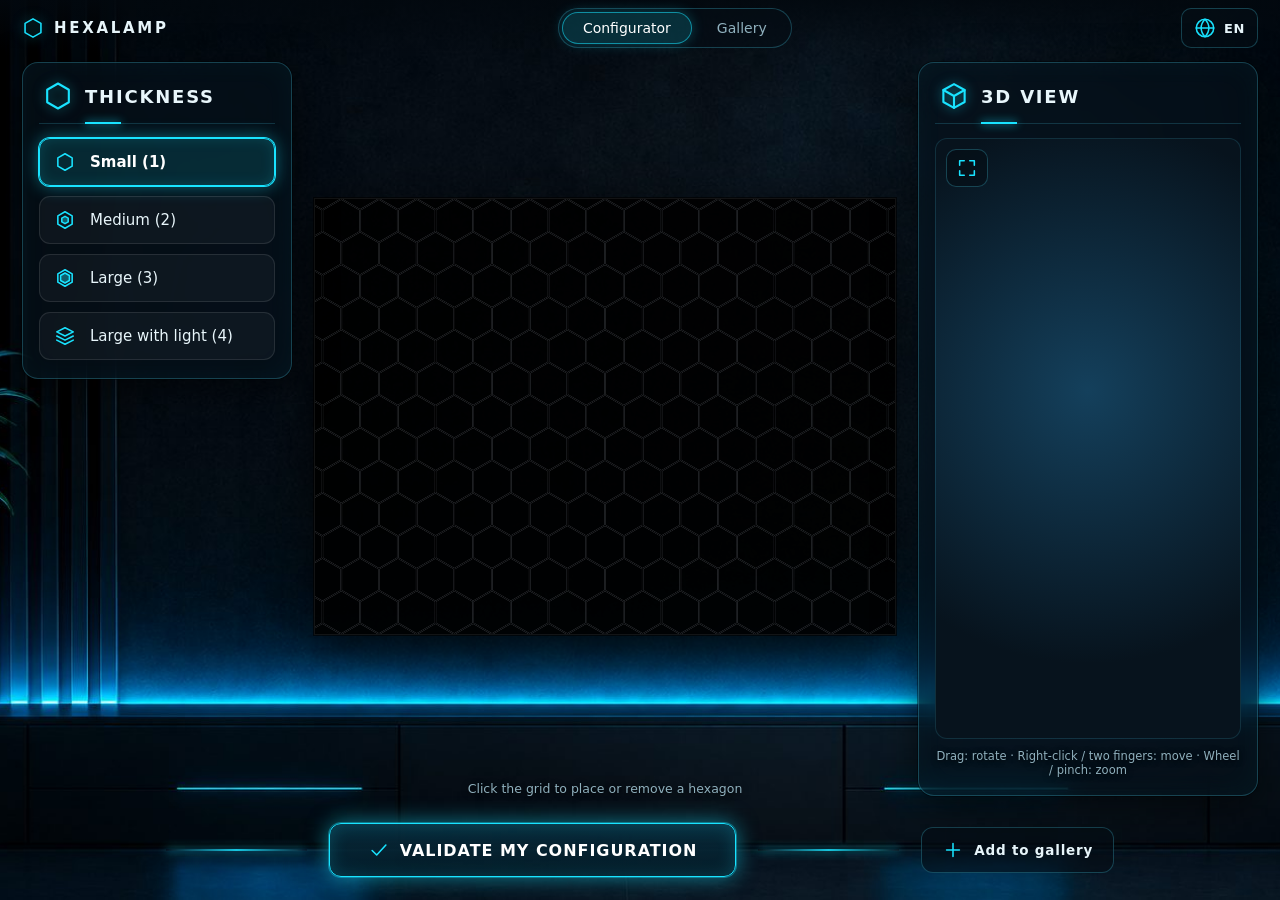
==== index.html @ 06b5c954 "Add files via upload" ====
<!DOCTYPE html>
<html lang="fr">
<head>
<meta charset="UTF-8">
<meta name="viewport" content="width=device-width, initial-scale=1">
<title>HexaLamp</title>
<meta name="description" content="HexaLamp - Configurateur de lampes hexagonales modulaires / Modular hexagonal lamp configurator">
<link rel="stylesheet" href="style.css">
<link rel="icon" href="data:image/svg+xml,%3Csvg xmlns='http://www.w3.org/2000/svg' viewBox='0 0 24 24'%3E%3Cpath d='M12 2l8.66 5v10L12 22l-8.66-5V7z' fill='%2300121c' stroke='%2300e5ff' stroke-width='2'/%3E%3C/svg%3E">
</head>
<body>

<!-- ============ EN-TÊTE ============ -->
<header id="topbar">
  <div class="brand">
    <svg class="ico" viewBox="0 0 24 24"><path d="M12 2l8.66 5v10L12 22l-8.66-5V7z"/></svg>
    <span>HEXALAMP</span>
  </div>

  <nav class="tabs">
    <button class="tab active" data-view="config" data-i18n="tabCfg">Configurateur</button>
    <button class="tab" data-view="gallery" data-i18n="tabGal">Galerie</button>
  </nav>

  <div class="lang-wrap">
    <button id="lang-btn" class="icon-btn" data-i18n-title="language" aria-haspopup="true" aria-expanded="false">
      <svg class="ico" viewBox="0 0 24 24"><circle cx="12" cy="12" r="9.5"/><path d="M2.5 12h19"/><path d="M12 2.5c2.8 2.9 4.2 6.1 4.2 9.5s-1.4 6.6-4.2 9.5c-2.8-2.9-4.2-6.1-4.2-9.5S9.2 5.4 12 2.5z"/></svg>
      <span id="lang-current">FR</span>
    </button>
    <div id="lang-menu" class="glass" hidden></div>
  </div>
</header>

<!-- ============ VUE CONFIGURATEUR ============ -->
<main id="view-config" class="view">
  <section id="left" class="glass panel">
    <div class="panel-head">
      <svg class="ico big" viewBox="0 0 24 24"><path d="M12 2l8.66 5v10L12 22l-8.66-5V7z"/></svg>
      <h3 data-i18n="thickness">Épaisseur</h3>
    </div>
    <div class="size-list">
      <button class="size active" data-size="1">
        <svg class="ico" viewBox="0 0 24 24"><path d="M12 3l7.8 4.5v9L12 21l-7.8-4.5v-9z"/></svg>
        <span data-i18n="s1">Petit (1)</span>
      </button>
      <button class="size" data-size="2">
        <svg class="ico" viewBox="0 0 24 24"><path d="M12 3l7.8 4.5v9L12 21l-7.8-4.5v-9z"/><path d="M12 8l3.5 2v4L12 16l-3.5-2v-4z" class="fill"/></svg>
        <span data-i18n="s2">Moyen (2)</span>
      </button>
      <button class="size" data-size="3">
        <svg class="ico" viewBox="0 0 24 24"><path d="M12 3l7.8 4.5v9L12 21l-7.8-4.5v-9z"/><path d="M12 6.5l4.8 2.8v5.4L12 17.5l-4.8-2.8V9.3z" class="fill"/></svg>
        <span data-i18n="s3">Grand (3)</span>
      </button>
      <button class="size" data-size="4">
        <svg class="ico" viewBox="0 0 24 24"><path d="M12 3l9 4.5-9 4.5-9-4.5z"/><path d="M3 12l9 4.5 9-4.5"/><path d="M3 16.5L12 21l9-4.5"/></svg>
        <span data-i18n="s4">Grand avec lumière (4)</span>
      </button>
    </div>
  </section>

  <section id="center">
    <div class="stage">
      <canvas id="grid"></canvas>
    </div>
    <p class="hint" data-i18n="hintGrid">Cliquez sur la grille pour poser ou retirer un hexagone</p>
  </section>

  <section id="right" class="glass panel">
    <div class="panel-head">
      <svg class="ico big" viewBox="0 0 24 24"><path d="M12 2.5l8.5 4.7v9.6L12 21.5l-8.5-4.7V7.2z"/><path d="M12 12l8.5-4.8M12 12L3.5 7.2M12 12v9.5"/></svg>
      <h3 data-i18n="render3d">Rendu 3D</h3>
    </div>
    <div id="three-wrapper">
      <button id="fullscreen-btn" class="icon-btn small" data-i18n-title="fullscreen">
        <svg class="ico" viewBox="0 0 24 24"><path d="M4 9V4h5M20 9V4h-5M4 15v5h5M20 15v5h-5"/></svg>
      </button>
      <div id="three-container"></div>
    </div>
    <p class="hint small" data-i18n="hint3d"></p>
  </section>
</main>

<!-- ============ VUE GALERIE ============ -->
<main id="view-gallery" class="view" hidden>
  <section class="glass gallery-panel">
    <div class="gallery-head">
      <h2 data-i18n="galTitle">Galerie des créations</h2>
      <p data-i18n="galSub"></p>
    </div>
    <div id="gallery-status" class="gallery-status"></div>
    <div id="gallery-grid" class="gallery-grid"></div>
    <div class="gallery-more"><button id="gallery-more" class="btn ghost" data-i18n="galMore" hidden>Voir plus</button></div>
  </section>
</main>

<!-- ============ BARRE DU BAS ============ -->
<footer id="bottom">
  <span class="glow-line"></span>
  <button id="validate" class="btn primary">
    <svg class="ico" viewBox="0 0 24 24"><path d="M4.5 12.5l5 5 10-11"/></svg>
    <span data-i18n="validate">Valider ma configuration</span>
  </button>
  <span class="glow-line"></span>
  <button id="share" class="btn ghost">
    <svg class="ico" viewBox="0 0 24 24"><path d="M12 5v14M5 12h14"/></svg>
    <span data-i18n="share">Ajouter à la galerie</span>
  </button>
</footer>

<!-- ============ MODALE : AJOUTER À LA GALERIE ============ -->
<div id="share-modal" class="modal" hidden>
  <div class="modal-box glass">
    <h3 data-i18n="shareTitle"></h3>
    <p class="muted" data-i18n="shareDesc"></p>
    <div id="share-preview" class="share-preview"></div>
    <label for="share-name" data-i18n="shareName"></label>
    <input id="share-name" type="text" maxlength="30" autocomplete="nickname" data-i18n-placeholder="sharePh">
    <!-- champ piège anti-robots (invisible) -->
    <input id="share-website" type="text" tabindex="-1" autocomplete="off" aria-hidden="true" class="hp">
    <p id="share-msg" class="msg" role="status"></p>
    <div class="modal-actions">
      <button id="share-cancel" class="btn ghost" data-i18n="cancel"></button>
      <button id="share-ok" class="btn primary" data-i18n="shareOk"></button>
    </div>
  </div>
</div>

<!-- ============ MODALE : VOIR UN MODÈLE DE LA GALERIE ============ -->
<div id="model-modal" class="modal" hidden>
  <div class="modal-box glass wide">
    <button id="model-close" class="icon-btn small close" data-i18n-title="close">
      <svg class="ico" viewBox="0 0 24 24"><path d="M6 6l12 12M18 6L6 18"/></svg>
    </button>
    <h3 id="model-title"></h3>
    <p id="model-sub" class="muted"></p>
    <div id="model-viewer" class="model-viewer"></div>
    <p class="hint small" data-i18n="hint3d"></p>
    <div class="modal-actions">
      <button id="model-edit" class="btn ghost" data-i18n="galEdit"></button>
      <button id="model-download" class="btn primary">
        <svg class="ico" viewBox="0 0 24 24"><path d="M12 4v11M7 11l5 5 5-5M5 20h14"/></svg>
        <span data-i18n="galDownload"></span>
      </button>
    </div>
  </div>
</div>

<div id="toast" class="toast" hidden></div>

<script src="libs/three.min.js"></script>
<script src="libs/jspdf.umd.min.js"></script>
<script src="config.js"></script>
<script src="i18n.js"></script>
<script src="lang/fr.js"></script>
<script src="lang/en.js"></script>
<script src="viewer.js"></script>
<script src="notice.js"></script>
<script src="app.js"></script>
<script src="gallery.js"></script>

<script data-goatcounter="https://timbricolage.goatcounter.com/count"
        async src="//gc.zgo.at/count.js"></script>
</body>
</html>
---- style.css ----
/*************************
  HEXALAMP - thème "salon sombre néon"
**************************/
:root{
  --cyan:#19e3ff;
  --cyan-soft:rgba(25,227,255,.55);
  --text:#e8f6fb;
  --muted:#8fb0bd;
  --glass:rgba(7,17,27,.66);
  --glass-line:rgba(70,200,230,.28);
  --radius:16px;
}

*{ box-sizing:border-box; }

html,body{ height:100%; }

body{
  margin:0;
  display:flex;
  flex-direction:column;
  font-family:"Segoe UI","Noto Sans","Noto Sans Arabic","Noto Sans Devanagari","Noto Sans Thai","PingFang SC","Microsoft YaHei","Hiragino Sans","Malgun Gothic",system-ui,Arial,sans-serif;
  color:var(--text);
  background:#02070d url("assets/bg.jpg") center bottom / cover no-repeat fixed;
}

button{ font-family:inherit; color:inherit; }
[hidden]{ display:none !important; }

/* ---------- icônes ---------- */
.ico{
  width:22px; height:22px; flex:none;
  fill:none; stroke:var(--cyan); stroke-width:1.7;
  stroke-linecap:round; stroke-linejoin:round;
}
.ico.big{ width:30px; height:30px; filter:drop-shadow(0 0 6px var(--cyan-soft)); }
.ico .fill{ fill:rgba(25,227,255,.35); }

/* ---------- verre dépoli ---------- */
.glass{
  background:var(--glass);
  border:1px solid var(--glass-line);
  border-radius:var(--radius);
  backdrop-filter:blur(14px) saturate(120%);
  -webkit-backdrop-filter:blur(14px) saturate(120%);
  box-shadow:0 0 0 1px rgba(0,0,0,.4), 0 10px 40px rgba(0,0,0,.55), inset 0 0 30px rgba(25,227,255,.04);
}

/* ---------- en-tête ---------- */
#topbar{
  height:56px; flex:none;
  display:flex; align-items:center; justify-content:space-between;
  padding:0 22px; gap:16px;
  background:linear-gradient(180deg, rgba(2,8,14,.85), rgba(2,8,14,0));
}
.brand{ display:flex; align-items:center; gap:10px; font-weight:700; letter-spacing:.18em; font-size:15px; }
.brand .ico{ filter:drop-shadow(0 0 6px var(--cyan-soft)); }

.tabs{ display:flex; gap:6px; padding:4px; border-radius:999px; background:rgba(5,14,22,.6); border:1px solid var(--glass-line); }
.tab{
  border:0; background:transparent; cursor:pointer;
  padding:7px 20px; border-radius:999px; font-size:14px; color:var(--muted);
  transition:.2s;
}
.tab:hover{ color:var(--text); }
.tab.active{ background:rgba(25,227,255,.16); color:#fff; box-shadow:0 0 0 1px var(--cyan-soft), 0 0 14px rgba(25,227,255,.3); }

.icon-btn{
  display:inline-flex; align-items:center; gap:8px; cursor:pointer;
  background:rgba(5,14,22,.65); border:1px solid var(--glass-line); border-radius:10px;
  padding:8px 12px; font-size:13px; font-weight:600; letter-spacing:.05em;
  transition:.2s;
}
.icon-btn:hover{ border-color:var(--cyan); box-shadow:0 0 12px rgba(25,227,255,.35); }
.icon-btn.small{ padding:7px 9px; }

.lang-wrap{ position:relative; }
#lang-menu{
  position:absolute; inset-inline-end:0; top:calc(100% + 8px); z-index:50;
  width:min(440px, 92vw); padding:10px;
  display:grid; grid-template-columns:repeat(2, 1fr); gap:6px;
}
.lang-item{
  text-align:start; cursor:pointer; padding:9px 12px; border-radius:9px; font-size:14px;
  background:transparent; border:1px solid transparent; color:var(--text);
}
.lang-item:hover{ background:rgba(25,227,255,.1); }
.lang-item.active{ border-color:var(--cyan); background:rgba(25,227,255,.16); box-shadow:0 0 10px rgba(25,227,255,.3); }

/* ---------- vues ---------- */
.view{ flex:1; min-height:0; }

#view-config{
  display:grid;
  grid-template-columns:270px minmax(0,1fr) 340px;
  grid-template-rows:minmax(0,1fr);
  gap:22px;
  padding:6px 22px 12px;
}

.panel{ padding:18px 16px; display:flex; flex-direction:column; min-height:0; align-self:start; }
#right{ align-self:stretch; }

.panel-head{ display:flex; align-items:center; gap:12px; padding:0 4px 12px; border-bottom:1px solid rgba(70,200,230,.2); position:relative; margin-bottom:14px; }
.panel-head h3{ margin:0; font-size:18px; font-weight:600; letter-spacing:.1em; text-transform:uppercase; }
.panel-head::after{ content:""; position:absolute; inset-inline-start:46px; bottom:-1px; width:36px; height:2px; background:var(--cyan); box-shadow:0 0 8px var(--cyan); }

/* ---------- boutons d'épaisseur ---------- */
.size-list{ display:flex; flex-direction:column; gap:10px; }
.size{
  display:flex; align-items:center; gap:14px;
  padding:12px 14px; cursor:pointer; text-align:start; font-size:15px;
  background:rgba(255,255,255,.04);
  border:1px solid rgba(255,255,255,.1);
  border-radius:11px;
  transition:.2s;
}
.size:hover{ background:rgba(25,227,255,.08); border-color:rgba(25,227,255,.4); }
.size.active{
  background:rgba(25,227,255,.13);
  border-color:var(--cyan);
  box-shadow:0 0 0 1px var(--cyan), 0 0 18px rgba(25,227,255,.45), inset 0 0 14px rgba(25,227,255,.15);
  font-weight:600; color:#fff;
}

/* ---------- grille 2D ---------- */
#center{ display:flex; flex-direction:column; align-items:center; justify-content:center; min-height:0; min-width:0; gap:10px; }
.stage{
  flex:1; min-height:0; width:100%;
  display:flex; align-items:center; justify-content:center;
}
#grid{
  display:block;
  max-width:100%; max-height:100%;
  background:rgba(0,0,0,.93);
  border:1px solid rgba(255,255,255,.07);
  box-shadow:0 0 0 1px rgba(0,0,0,.6), 0 14px 50px rgba(0,0,0,.7);
  cursor:pointer;
  touch-action:manipulation;
}
.hint{ margin:0; font-size:12.5px; color:var(--muted); text-align:center; text-shadow:0 1px 6px #000; }
.hint.small{ font-size:11.5px; margin-top:10px; }

/* ---------- rendu 3D ---------- */
#three-wrapper{
  position:relative; flex:1; min-height:240px;
  border-radius:12px; overflow:hidden;
  border:1px solid rgba(70,200,230,.16);
  background:radial-gradient(circle at 50% 42%, #14405c 0%, #07131d 72%);
}
#three-container{ position:absolute; inset:0; }
#fullscreen-btn{ position:absolute; top:10px; inset-inline-start:10px; z-index:5; }
#three-wrapper:fullscreen{ border-radius:0; }

/* ---------- barre du bas ---------- */
#bottom{
  flex:none; height:92px;
  display:flex; align-items:center; justify-content:center; gap:22px;
  padding:0 22px 8px; flex-wrap:wrap;
}
.glow-line{
  width:clamp(40px, 11vw, 190px); height:2px;
  background:linear-gradient(90deg, transparent, var(--cyan), transparent);
  box-shadow:0 0 10px var(--cyan); opacity:.85;
}

.btn{
  display:inline-flex; align-items:center; justify-content:center; gap:10px;
  cursor:pointer; border-radius:12px; font-weight:600; letter-spacing:.06em;
  transition:.2s;
}
.btn.primary{
  padding:15px 38px; font-size:16px; text-transform:uppercase; color:#fff;
  background:linear-gradient(180deg, rgba(8,48,66,.85), rgba(4,26,38,.92));
  border:1.5px solid var(--cyan);
  box-shadow:0 0 0 1px rgba(25,227,255,.35), 0 0 22px rgba(25,227,255,.55), inset 0 0 18px rgba(25,227,255,.2);
}
.btn.primary:hover{ box-shadow:0 0 0 1px var(--cyan), 0 0 34px rgba(25,227,255,.85), inset 0 0 24px rgba(25,227,255,.35); transform:translateY(-1px); }
.btn.primary:disabled{ opacity:.55; cursor:wait; transform:none; }
.btn.ghost{
  padding:11px 20px; font-size:13.5px; color:var(--text);
  background:rgba(5,14,22,.6); border:1px solid var(--glass-line);
}
.btn.ghost:hover{ border-color:var(--cyan); box-shadow:0 0 14px rgba(25,227,255,.4); }

/* ---------- galerie ---------- */
#view-gallery{ overflow:auto; padding:6px 22px 14px; }
.gallery-panel{ min-height:100%; padding:24px; }
.gallery-head h2{ margin:0 0 6px; font-size:24px; letter-spacing:.06em; }
.gallery-head p{ margin:0 0 20px; color:var(--muted); }
.gallery-status{ color:var(--muted); text-align:center; padding:30px 0; }
.gallery-status:empty{ display:none; }
.gallery-grid{ display:grid; grid-template-columns:repeat(auto-fill, minmax(220px, 1fr)); gap:18px; }
.gallery-more{ text-align:center; margin-top:22px; }

.card{
  display:block; padding:0; cursor:pointer; text-align:start; overflow:hidden;
  background:rgba(255,255,255,.04); border:1px solid rgba(255,255,255,.1); border-radius:14px;
  transition:.2s; position:relative;
}
.card:hover{ border-color:var(--cyan); box-shadow:0 0 20px rgba(25,227,255,.4); transform:translateY(-2px); }
.card .thumb{ width:100%; aspect-ratio:4/3; display:block; object-fit:cover; background:#050b12; }
.card .info{ padding:11px 14px 13px; }
.card .by{ font-weight:600; font-size:15px; overflow:hidden; text-overflow:ellipsis; white-space:nowrap; }
.card .meta{ color:var(--muted); font-size:12.5px; margin-top:3px; }
.card .badge{
  position:absolute; top:8px; inset-inline-start:8px; font-size:11px; padding:3px 9px; border-radius:999px;
  background:rgba(0,0,0,.7); border:1px solid var(--cyan); color:var(--cyan);
}

/* ---------- modales ---------- */
.modal{
  position:fixed; inset:0; z-index:100; padding:16px;
  display:flex; align-items:center; justify-content:center;
  background:rgba(0,4,8,.72); backdrop-filter:blur(4px);
}
.modal-box{ position:relative; width:min(460px, 100%); max-height:94vh; overflow:auto; padding:24px; background:rgba(6,15,24,.92); }
.modal-box.wide{ width:min(860px, 100%); }
.modal-box h3{ margin:0 0 6px; font-size:20px; letter-spacing:.05em; padding-inline-end:36px; }
.modal-box label{ display:block; margin:14px 0 6px; font-size:13px; color:var(--muted); }
.modal-box input[type=text]{
  width:100%; padding:12px 14px; font-size:15px; color:var(--text);
  background:rgba(0,0,0,.45); border:1px solid var(--glass-line); border-radius:10px; outline:none;
}
.modal-box input[type=text]:focus{ border-color:var(--cyan); box-shadow:0 0 12px rgba(25,227,255,.35); }
.hp{ position:absolute !important; left:-9999px; width:1px; height:1px; opacity:0; }
.muted{ color:var(--muted); font-size:13.5px; margin:0 0 10px; }
.msg{ min-height:20px; margin:10px 0 0; font-size:13.5px; }
.msg.err{ color:#ff8a8a; }
.msg.ok{ color:#7dffb3; }
.modal-actions{ display:flex; justify-content:flex-end; gap:10px; margin-top:16px; flex-wrap:wrap; }
.close{ position:absolute; top:14px; inset-inline-end:14px; }
.share-preview{ margin-top:6px; border-radius:10px; overflow:hidden; border:1px solid rgba(70,200,230,.2); }
.share-preview img{ width:100%; display:block; }
.model-viewer{
  height:min(52vh, 460px); border-radius:12px; overflow:hidden; position:relative;
  border:1px solid rgba(70,200,230,.16);
  background:radial-gradient(circle at 50% 42%, #14405c 0%, #07131d 72%);
}

/* ---------- notification ---------- */
.toast{
  position:fixed; bottom:108px; left:50%; transform:translateX(-50%); z-index:200;
  max-width:min(520px, 92vw); padding:12px 20px; border-radius:12px; font-size:14px; text-align:center;
  background:rgba(6,15,24,.95); border:1px solid var(--cyan); box-shadow:0 0 22px rgba(25,227,255,.45);
}
.toast.err{ border-color:#ff6b6b; box-shadow:0 0 22px rgba(255,90,90,.4); }

/* ---------- tablette / mobile ---------- */
@media (max-width: 1100px){
  #view-config{ grid-template-columns:230px minmax(0,1fr) 290px; gap:16px; padding-inline:14px; }
}

@media (max-width: 860px){
  html,body{ height:auto; }
  body{ min-height:100%; }
  #topbar{ padding:0 12px; flex-wrap:wrap; height:auto; padding-block:10px; }
  .brand span{ display:none; }
  .view{ flex:none; }
  #view-config{
    display:flex; flex-direction:column; padding:6px 12px 12px; gap:14px;
  }
  .panel{ align-self:stretch; }
  .size-list{ display:grid; grid-template-columns:1fr 1fr; }
  .size{ padding:10px; font-size:13.5px; gap:10px; }
  #center{ order:2; }
  #right{ order:3; }
  .stage{ flex:none; }
  #grid{ width:100%; height:auto; }
  #three-wrapper{ min-height:340px; flex:none; height:340px; }
  #bottom{ height:auto; padding:10px 12px 20px; gap:12px; }
  .glow-line{ display:none; }
  .btn.primary{ padding:14px 22px; font-size:14.5px; }
  #view-gallery{ overflow:visible; padding:6px 12px 14px; }
  .toast{ bottom:24px; }
}
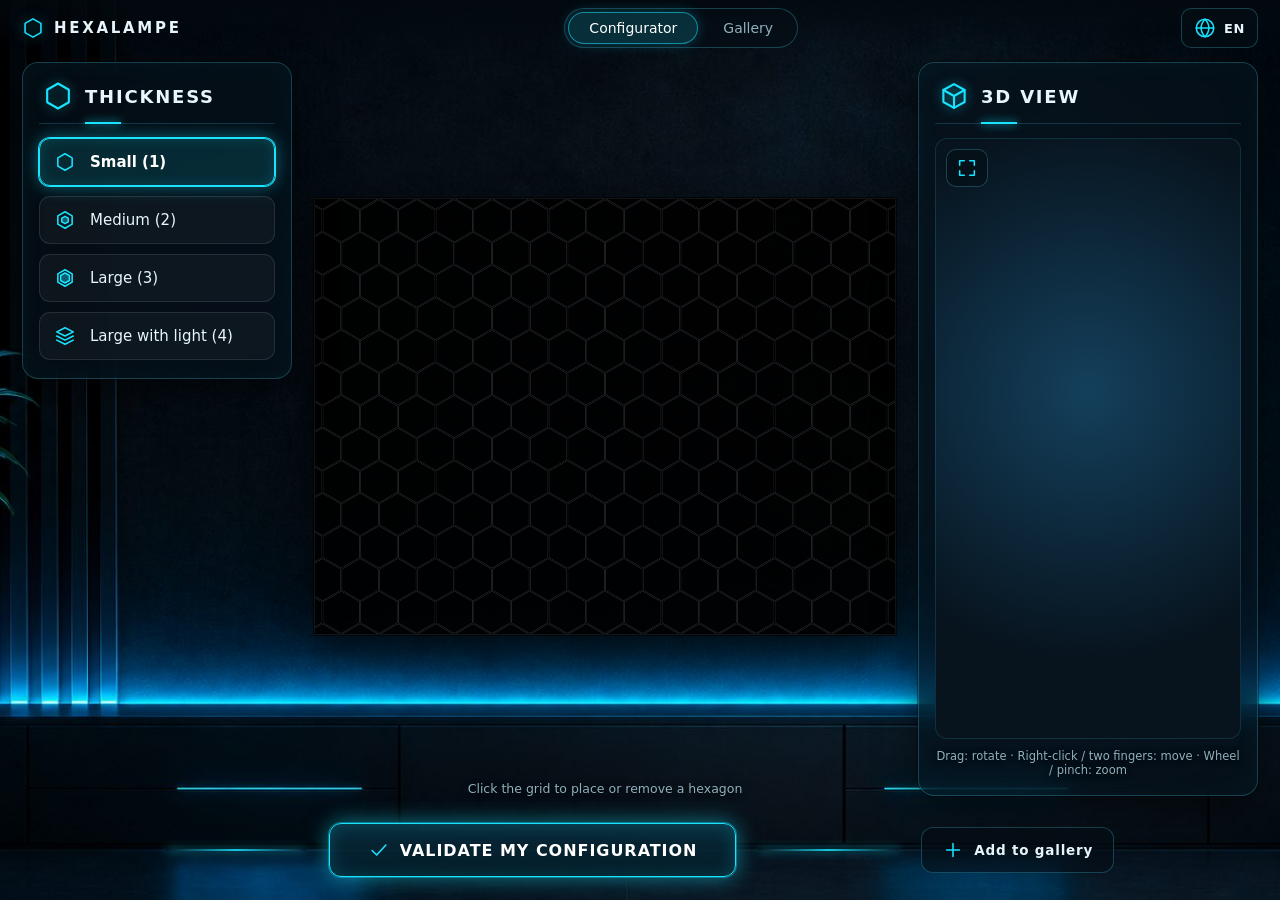
==== commit 89f3d38e: "Add files via upload" ====
--- a/index.html
+++ b/index.html
@@ -3,8 +3,8 @@
 <head>
 <meta charset="UTF-8">
 <meta name="viewport" content="width=device-width, initial-scale=1">
-<title>HexaLamp</title>
-<meta name="description" content="HexaLamp - Configurateur de lampes hexagonales modulaires / Modular hexagonal lamp configurator">
+<title>HexaLampe</title>
+<meta name="description" content="HexaLampe - Configurateur de lampes hexagonales modulaires / Modular hexagonal lamp configurator">
 <link rel="stylesheet" href="style.css">
 <link rel="icon" href="data:image/svg+xml,%3Csvg xmlns='http://www.w3.org/2000/svg' viewBox='0 0 24 24'%3E%3Cpath d='M12 2l8.66 5v10L12 22l-8.66-5V7z' fill='%2300121c' stroke='%2300e5ff' stroke-width='2'/%3E%3C/svg%3E">
 </head>
@@ -14,7 +14,7 @@
 <header id="topbar">
   <div class="brand">
     <svg class="ico" viewBox="0 0 24 24"><path d="M12 2l8.66 5v10L12 22l-8.66-5V7z"/></svg>
-    <span>HEXALAMP</span>
+    <span>HEXALAMPE</span>
   </div>
 
   <nav class="tabs">
@@ -150,6 +150,7 @@
 <script src="libs/three.min.js"></script>
 <script src="libs/jspdf.umd.min.js"></script>
 <script src="config.js"></script>
+<script src="stats.js"></script>
 <script src="i18n.js"></script>
 <script src="lang/fr.js"></script>
 <script src="lang/en.js"></script>
@@ -157,8 +158,5 @@
 <script src="notice.js"></script>
 <script src="app.js"></script>
 <script src="gallery.js"></script>
-
-<script data-goatcounter="https://timbricolage.goatcounter.com/count"
-        async src="//gc.zgo.at/count.js"></script>
 </body>
 </html>
--- a/style.css
+++ b/style.css
@@ -1,5 +1,5 @@
 /*************************
-  HEXALAMP - thème "salon sombre néon"
+  HEXALAMPE - thème "salon sombre néon"
 **************************/
 :root{
   --cyan:#19e3ff;
